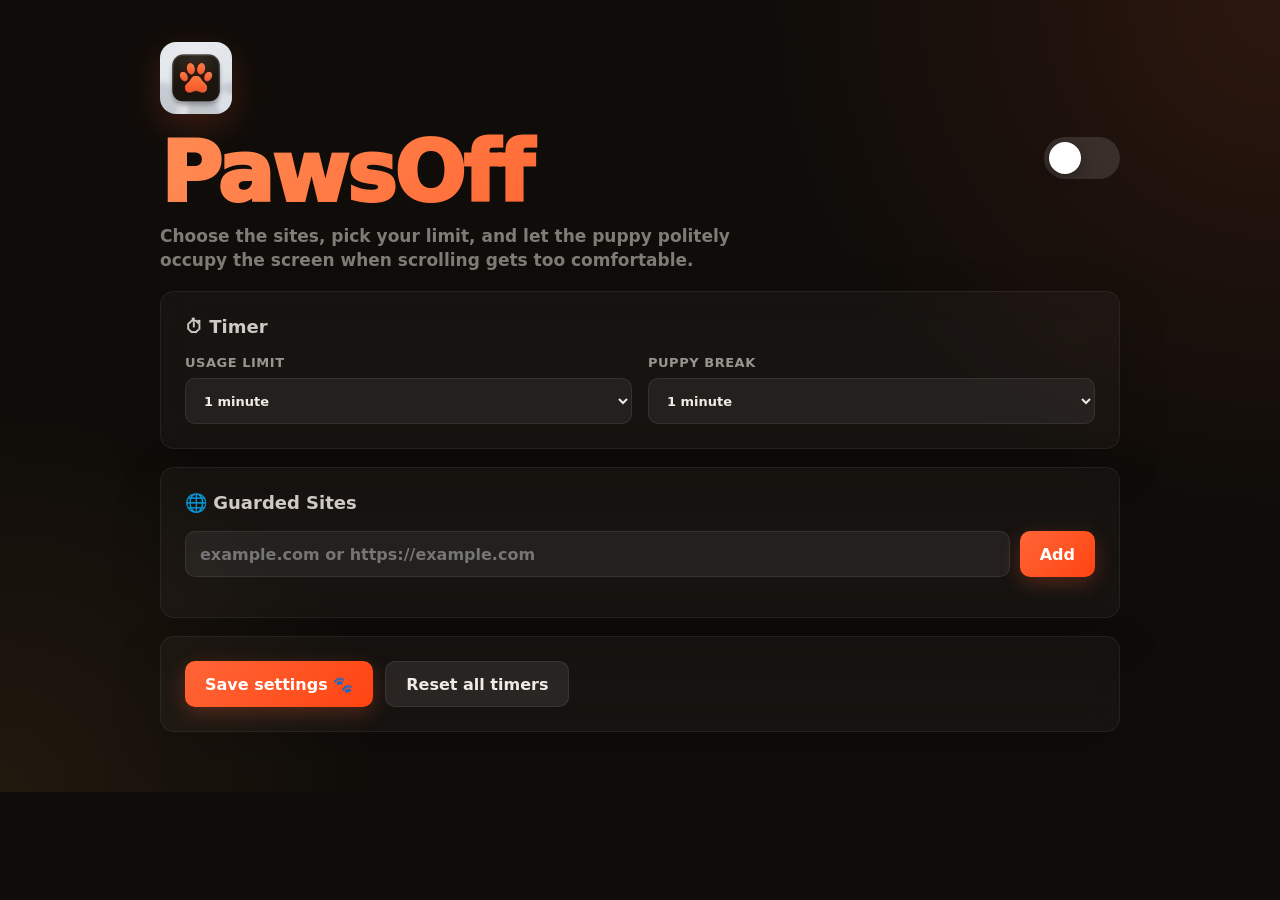
==== options.html @ 1263faf0 "Initial project files and setup" ====
<!doctype html>
<html lang="en">
  <head>
    <meta charset="utf-8" />
    <meta name="viewport" content="width=device-width, initial-scale=1" />
    <title>PawsOff Settings</title>
    <link rel="stylesheet" href="options.css" />
  </head>
  <body>
    <main class="shell">
      <section class="hero">
        <div>
          <img src="icons/icon128.png" alt="" class="logo" />
          <h1>PawsOff</h1>
          <p>Choose the sites, pick your limit, and let the puppy politely occupy the screen when scrolling gets too comfortable.</p>
        </div>
        <label class="switch">
          <input id="enabled" type="checkbox" />
          <span></span>
        </label>
      </section>

      <section class="panel">
        <h2>⏱ Timer</h2>
        <div class="grid">
          <label>
            Usage limit
            <select id="usage-limit">
              <option value="1">1 minute</option>
              <option value="15">15 minutes</option>
              <option value="30">30 minutes</option>
              <option value="45">45 minutes</option>
              <option value="60">60 minutes</option>
            </select>
          </label>
          <label>
            Puppy break
            <select id="break-time">
              <option value="1">1 minute</option>
              <option value="2">2 minutes</option>
              <option value="5">5 minutes</option>
              <option value="10">10 minutes</option>
            </select>
          </label>
        </div>
      </section>

      <section class="panel">
        <h2>🌐 Guarded Sites</h2>
        <form id="site-form" class="site-form">
          <input id="site-input" type="text" placeholder="example.com or https://example.com" autocomplete="off" />
          <button type="submit">Add</button>
        </form>
        <div id="site-list" class="site-list"></div>
      </section>

      <section class="panel actions">
        <button id="save" type="button">Save settings 🐾</button>
        <button id="reset-usage" type="button" class="secondary">Reset all timers</button>
        <p id="save-state" aria-live="polite"></p>
      </section>
    </main>
    <script src="options.js"></script>
  </body>
</html>
---- options.css ----
:root {
  color-scheme: dark;
  font-family:
    Inter, ui-sans-serif, system-ui, -apple-system, BlinkMacSystemFont, "Segoe UI",
    sans-serif;
  background: #0f0c09;
}

* {
  box-sizing: border-box;
}

body {
  min-width: 320px;
  margin: 0;
  color: #f0ebe5;
  background:
    radial-gradient(circle at top right, rgba(255, 101, 55, 0.12), transparent 32rem),
    radial-gradient(circle at bottom left, rgba(255, 180, 80, 0.08), transparent 24rem),
    #0f0c09;
}

button,
input,
select {
  font: inherit;
}

button {
  border: 0;
  border-radius: 10px;
  cursor: pointer;
  font-weight: 850;
}

.shell {
  width: min(960px, calc(100% - 32px));
  margin: 0 auto;
  padding: 42px 0 60px;
}

.hero {
  display: flex;
  align-items: center;
  justify-content: space-between;
  gap: 28px;
  min-height: 220px;
}

.logo {
  width: 72px;
  height: 72px;
  border-radius: 16px;
  box-shadow: 0 12px 36px rgba(255, 101, 55, 0.2);
}

h1 {
  margin: 16px 0 10px;
  font-size: clamp(44px, 8vw, 84px);
  line-height: 0.95;
  letter-spacing: -0.03em;
  font-weight: 950;
  background: linear-gradient(135deg, #ff8c55, #ff5522);
  -webkit-background-clip: text;
  -webkit-text-fill-color: transparent;
  background-clip: text;
}

h2 {
  margin: 0 0 18px;
  font-size: 18px;
  color: rgba(240, 235, 229, 0.85);
}

p {
  max-width: 640px;
  margin: 0;
  color: rgba(240, 235, 229, 0.5);
  font-size: 17px;
  font-weight: 650;
  line-height: 1.45;
}

.switch {
  flex: 0 0 auto;
  cursor: pointer;
}

.switch input {
  position: absolute;
  opacity: 0;
}

.switch span {
  display: block;
  position: relative;
  width: 76px;
  height: 42px;
  border-radius: 999px;
  background: rgba(255, 255, 255, 0.12);
  transition: background 0.25s ease;
}

.switch span::after {
  position: absolute;
  top: 5px;
  left: 5px;
  width: 32px;
  height: 32px;
  border-radius: 999px;
  background: #ffffff;
  box-shadow: 0 4px 12px rgba(0, 0, 0, 0.3);
  content: "";
  transition: translate 0.25s ease;
}

.switch input:checked + span {
  background: linear-gradient(135deg, #ff6537, #ff8c55);
}

.switch input:checked + span::after {
  translate: 34px 0;
}

.panel {
  margin-top: 18px;
  padding: 24px;
  border: 1px solid rgba(255, 255, 255, 0.06);
  border-radius: 14px;
  background: rgba(255, 255, 255, 0.03);
  box-shadow: 0 16px 50px rgba(0, 0, 0, 0.15);
  backdrop-filter: blur(16px);
}

.grid {
  display: grid;
  grid-template-columns: repeat(2, minmax(0, 1fr));
  gap: 16px;
}

label {
  display: grid;
  gap: 8px;
  color: rgba(240, 235, 229, 0.6);
  font-size: 13px;
  font-weight: 850;
  text-transform: uppercase;
  letter-spacing: 0.04em;
}

select,
input {
  width: 100%;
  min-height: 46px;
  border: 1px solid rgba(255, 255, 255, 0.08);
  border-radius: 10px;
  padding: 0 14px;
  color: #f0ebe5;
  background: rgba(255, 255, 255, 0.06);
  font-weight: 700;
  outline: none;
  transition: border-color 0.2s, box-shadow 0.2s;
}

select:focus,
input:focus {
  border-color: #ff6537;
  box-shadow: 0 0 0 3px rgba(255, 101, 55, 0.18);
}

select option {
  background: #1a1410;
  color: #f0ebe5;
}

.site-form {
  display: grid;
  grid-template-columns: minmax(0, 1fr) auto;
  gap: 10px;
}

.site-form button,
.actions button {
  min-height: 46px;
  padding: 0 20px;
  color: #ffffff;
  background: linear-gradient(135deg, #ff6537, #ff4411);
  box-shadow: 0 6px 20px rgba(255, 101, 55, 0.25);
  transition: all 0.2s;
}

.site-form button:hover,
.actions button:hover {
  box-shadow: 0 8px 28px rgba(255, 101, 55, 0.4);
  transform: translateY(-1px);
}

.site-list {
  display: flex;
  flex-wrap: wrap;
  gap: 10px;
  margin-top: 16px;
}

.site-pill {
  display: inline-flex;
  align-items: center;
  gap: 8px;
  min-height: 38px;
  padding: 0 10px 0 14px;
  border: 1px solid rgba(255, 255, 255, 0.1);
  border-radius: 999px;
  background: rgba(255, 255, 255, 0.06);
  color: #f0ebe5;
  font-size: 14px;
  font-weight: 800;
}

.site-pill button {
  display: grid;
  place-items: center;
  width: 26px;
  height: 26px;
  border-radius: 999px;
  color: #fff;
  background: rgba(255, 80, 40, 0.6);
  line-height: 1;
  font-size: 15px;
  min-height: auto;
  padding: 0;
  box-shadow: none;
}

.site-pill button:hover {
  background: rgba(255, 80, 40, 0.9);
  transform: none;
  box-shadow: none;
}

.actions {
  display: flex;
  align-items: center;
  gap: 12px;
}

.actions .secondary {
  color: #f0ebe5;
  background: rgba(255, 255, 255, 0.08);
  border: 1px solid rgba(255, 255, 255, 0.08);
  box-shadow: none;
}

.actions .secondary:hover {
  background: rgba(255, 255, 255, 0.14);
  box-shadow: none;
}

#save-state {
  min-height: 22px;
  color: #ff8c55;
  font-size: 14px;
}

/* Desktop-only — Chrome extension, no mobile needed */
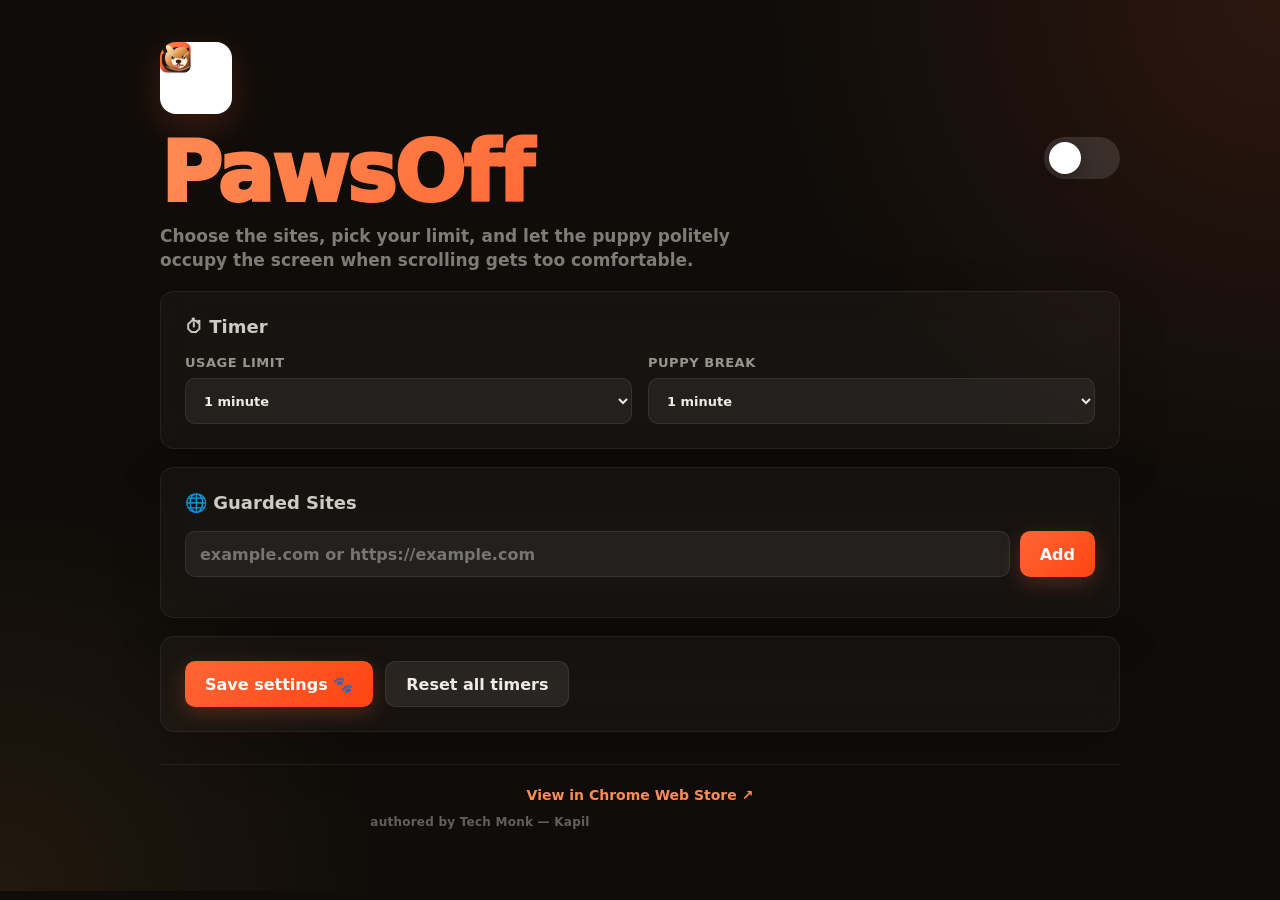
==== commit e459c8c0: "upgraded designs, fix few issues" ====
--- a/options.html
+++ b/options.html
@@ -59,6 +59,10 @@
         <button id="reset-usage" type="button" class="secondary">Reset all timers</button>
         <p id="save-state" aria-live="polite"></p>
       </section>
+      <footer class="options-footer">
+        <a class="options-footer-link" href="https://chromewebstore.google.com/detail/pawsoff/cbbldadaljaappjagbbhjnfkpiepcoal" target="_blank">View in Chrome Web Store ↗</a>
+        <p class="options-author">authored by Tech Monk — Kapil</p>
+      </footer>
     </main>
     <script src="options.js"></script>
   </body>
--- a/options.css
+++ b/options.css
@@ -262,3 +262,31 @@
 }
 
 /* Desktop-only — Chrome extension, no mobile needed */
+
+/* ===== Footer ===== */
+.options-footer {
+  text-align: center;
+  margin-top: 32px;
+  padding-top: 20px;
+  border-top: 1px solid rgba(255, 255, 255, 0.06);
+}
+
+.options-footer-link {
+  color: #ff8c55;
+  font-size: 14px;
+  font-weight: 800;
+  text-decoration: none;
+  transition: color 0.2s;
+}
+
+.options-footer-link:hover {
+  color: #ffab7a;
+}
+
+.options-author {
+  margin: 10px 0 0;
+  font-size: 12px;
+  font-weight: 600;
+  color: rgba(255, 255, 255, 0.35);
+  letter-spacing: 0.02em;
+}
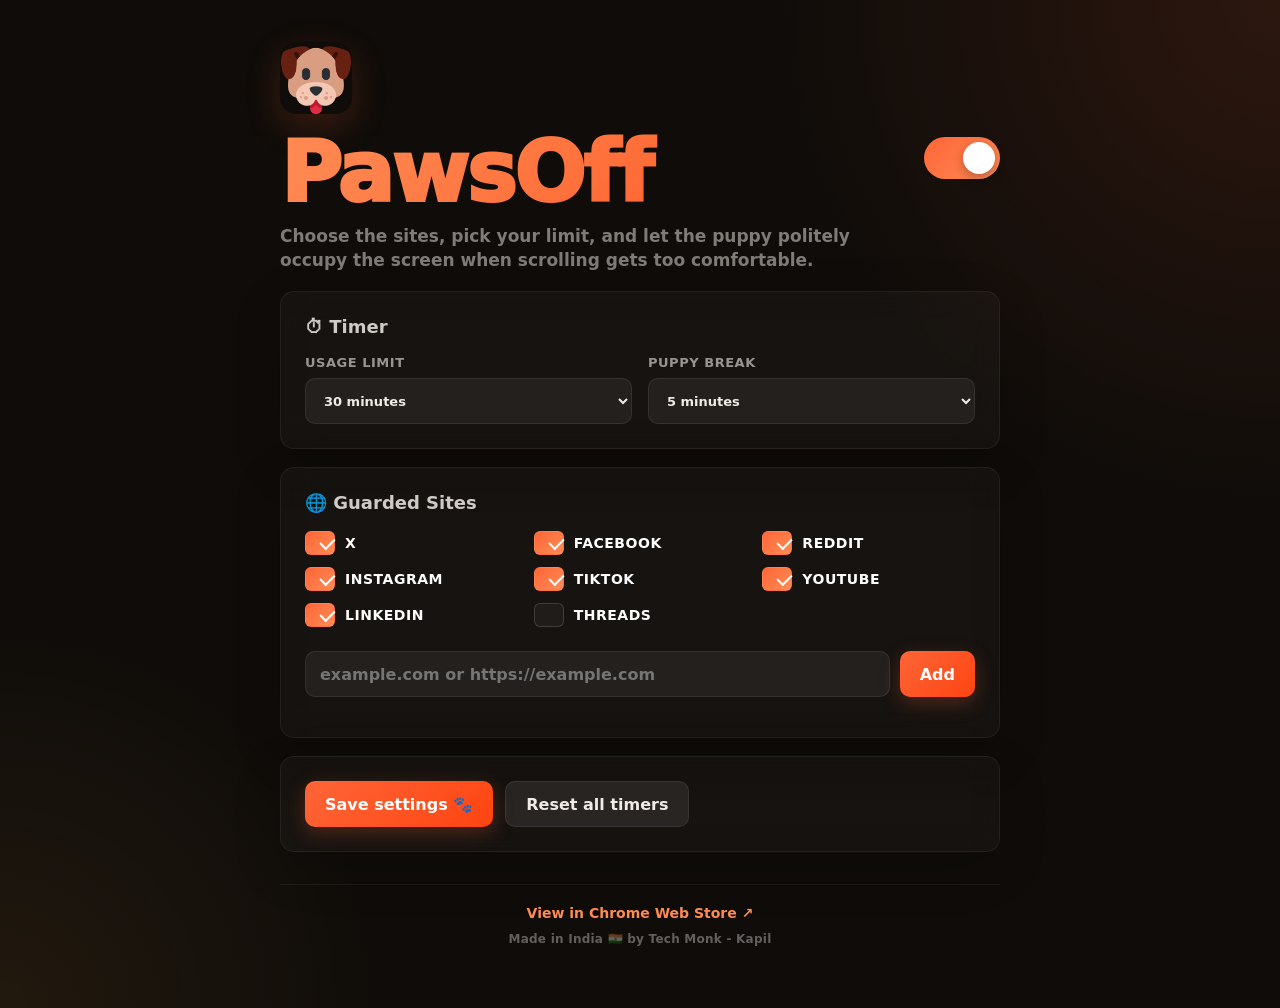
==== commit 12407c19: "updated several design changes" ====
--- a/options.html
+++ b/options.html
@@ -1,69 +1,80 @@
 <!doctype html>
 <html lang="en">
-  <head>
-    <meta charset="utf-8" />
-    <meta name="viewport" content="width=device-width, initial-scale=1" />
-    <title>PawsOff Settings</title>
-    <link rel="stylesheet" href="options.css" />
-  </head>
-  <body>
-    <main class="shell">
-      <section class="hero">
-        <div>
-          <img src="icons/icon128.png" alt="" class="logo" />
-          <h1>PawsOff</h1>
-          <p>Choose the sites, pick your limit, and let the puppy politely occupy the screen when scrolling gets too comfortable.</p>
-        </div>
-        <label class="switch">
-          <input id="enabled" type="checkbox" />
-          <span></span>
+
+<head>
+  <meta charset="utf-8" />
+  <meta name="viewport" content="width=device-width, initial-scale=1" />
+  <title>PawsOff Settings</title>
+  <link rel="stylesheet" href="options.css" />
+</head>
+
+<body>
+  <main class="shell">
+    <section class="hero">
+      <div>
+        <img src="icons/icon128.png" alt="" class="logo" />
+        <h1>PawsOff</h1>
+        <p>Choose the sites, pick your limit, and let the puppy politely occupy the screen when scrolling gets too
+          comfortable.</p>
+      </div>
+      <label class="switch">
+        <input id="enabled" type="checkbox" />
+        <span></span>
+      </label>
+    </section>
+
+    <section class="panel">
+      <h2>⏱ Timer</h2>
+      <div class="grid">
+        <label>
+          Usage limit
+          <select id="usage-limit">
+            <option value="1">1 minute</option>
+            <option value="15">15 minutes</option>
+            <option value="30">30 minutes</option>
+            <option value="45">45 minutes</option>
+            <option value="60">60 minutes</option>
+          </select>
         </label>
-      </section>
+        <label>
+          Puppy break
+          <select id="break-time">
+            <option value="1">1 minute</option>
+            <option value="2">2 minutes</option>
+            <option value="5">5 minutes</option>
+            <option value="10">10 minutes</option>
+          </select>
+        </label>
+      </div>
+    </section>
 
-      <section class="panel">
-        <h2>⏱ Timer</h2>
-        <div class="grid">
-          <label>
-            Usage limit
-            <select id="usage-limit">
-              <option value="1">1 minute</option>
-              <option value="15">15 minutes</option>
-              <option value="30">30 minutes</option>
-              <option value="45">45 minutes</option>
-              <option value="60">60 minutes</option>
-            </select>
-          </label>
-          <label>
-            Puppy break
-            <select id="break-time">
-              <option value="1">1 minute</option>
-              <option value="2">2 minutes</option>
-              <option value="5">5 minutes</option>
-              <option value="10">10 minutes</option>
-            </select>
-          </label>
-        </div>
-      </section>
+    <section class="panel">
+      <h2>🌐 Guarded Sites</h2>
 
-      <section class="panel">
-        <h2>🌐 Guarded Sites</h2>
-        <form id="site-form" class="site-form">
-          <input id="site-input" type="text" placeholder="example.com or https://example.com" autocomplete="off" />
-          <button type="submit">Add</button>
-        </form>
-        <div id="site-list" class="site-list"></div>
-      </section>
+      <div class="site-grid" id="site-grid">
+        <!-- populated by JS -->
+      </div>
 
-      <section class="panel actions">
-        <button id="save" type="button">Save settings 🐾</button>
-        <button id="reset-usage" type="button" class="secondary">Reset all timers</button>
-        <p id="save-state" aria-live="polite"></p>
-      </section>
-      <footer class="options-footer">
-        <a class="options-footer-link" href="https://chromewebstore.google.com/detail/pawsoff/cbbldadaljaappjagbbhjnfkpiepcoal" target="_blank">View in Chrome Web Store ↗</a>
-        <p class="options-author">authored by Tech Monk — Kapil</p>
-      </footer>
-    </main>
-    <script src="options.js"></script>
-  </body>
-</html>
+      <form id="site-form" class="site-form">
+        <input id="site-input" type="text" placeholder="example.com or https://example.com" autocomplete="off" />
+        <button type="submit">Add</button>
+      </form>
+      <div id="site-list" class="site-list"></div>
+    </section>
+
+    <section class="panel actions">
+      <button id="save" type="button">Save settings 🐾</button>
+      <button id="reset-usage" type="button" class="secondary">Reset all timers</button>
+      <p id="save-state" aria-live="polite"></p>
+    </section>
+    <footer class="options-footer">
+      <a class="options-footer-link"
+        href="https://chromewebstore.google.com/detail/pawsoff/cbbldadaljaappjagbbhjnfkpiepcoal" target="_blank">View in
+        Chrome Web Store ↗</a>
+      <p class="options-author">Made in India 🇮🇳 by Tech Monk - Kapil</p>
+    </footer>
+  </main>
+  <script src="options.js"></script>
+</body>
+
+</html>
--- a/options.css
+++ b/options.css
@@ -11,7 +11,7 @@
 }
 
 body {
-  min-width: 320px;
+  min-width: 640px;
   margin: 0;
   color: #f0ebe5;
   background:
@@ -34,7 +34,7 @@
 }
 
 .shell {
-  width: min(960px, calc(100% - 32px));
+  width: min(720px, calc(100% - 32px));
   margin: 0 auto;
   padding: 42px 0 60px;
 }
@@ -263,9 +263,66 @@
 
 /* Desktop-only — Chrome extension, no mobile needed */
 
-/* ===== Footer ===== */
+/* ===== Site Grid (Checkboxes) ===== */
+.site-grid {
+  display: grid;
+  grid-template-columns: repeat(3, 1fr);
+  gap: 12px 16px;
+  margin-bottom: 24px;
+}
+
+.site-check {
+  display: flex;
+  align-items: center;
+  gap: 10px;
+  cursor: pointer;
+  user-select: none;
+}
+
+.site-check input[type="checkbox"] {
+  -webkit-appearance: none;
+  appearance: none;
+  display: grid;
+  place-items: center;
+  width: 24px;
+  height: 24px;
+  min-width: 24px;
+  min-height: auto;
+  margin: 0;
+  border-radius: 6px;
+  background: rgba(255, 255, 255, 0.04);
+  border: 1.5px solid rgba(255, 255, 255, 0.15);
+  transition: all 0.15s;
+  cursor: pointer;
+}
+
+.site-check input[type="checkbox"]:checked {
+  background: linear-gradient(135deg, #ff6537, #ff8c55);
+  border-color: transparent;
+}
+
+.site-check input[type="checkbox"]:checked::before {
+  content: "";
+  width: 12px;
+  height: 7px;
+  border-bottom: 2.5px solid #fff;
+  border-left: 2.5px solid #fff;
+  rotate: -45deg;
+  translate: 0.5px -1.5px;
+}
+
+.site-check .site-name {
+  font-size: 14px;
+  font-weight: 600;
+  color: #fff;
+}
+
+/* ===== Site form & chips ===== */
 .options-footer {
-  text-align: center;
+  display: flex;
+  flex-direction: column;
+  align-items: center;
+  justify-content: center;
   margin-top: 32px;
   padding-top: 20px;
   border-top: 1px solid rgba(255, 255, 255, 0.06);
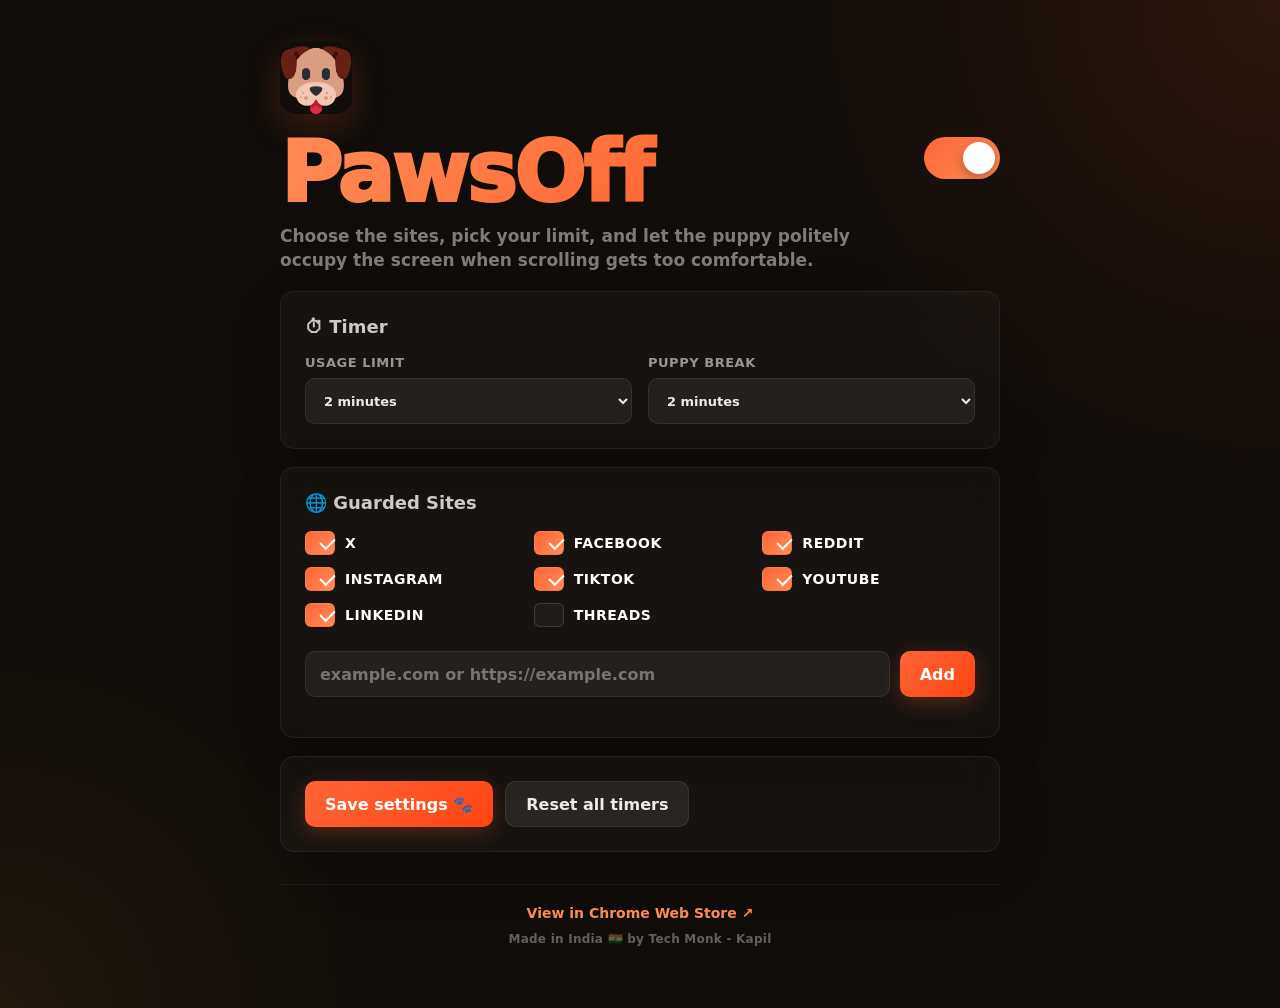
==== commit 51646a7f: "added few more options for timer, added social accounts, changed design for web page" ====
--- a/options.html
+++ b/options.html
@@ -30,7 +30,11 @@
           Usage limit
           <select id="usage-limit">
             <option value="1">1 minute</option>
+            <option value="2">2 minutes</option>
+            <option value="5">5 minutes</option>
+            <option value="10">10 minutes</option>
             <option value="15">15 minutes</option>
+            <option value="20">20 minutes</option>
             <option value="30">30 minutes</option>
             <option value="45">45 minutes</option>
             <option value="60">60 minutes</option>
@@ -69,8 +73,7 @@
     </section>
     <footer class="options-footer">
       <a class="options-footer-link"
-        href="https://chromewebstore.google.com/detail/pawsoff/cbbldadaljaappjagbbhjnfkpiepcoal" target="_blank">View in
-        Chrome Web Store ↗</a>
+        href="https://chromewebstore.google.com/detail/pawsoff/fndochdepjhdgjncaaenejjikecennlk" target="_blank">View in Chrome Web Store ↗</a>
       <p class="options-author">Made in India 🇮🇳 by Tech Monk - Kapil</p>
     </footer>
   </main>
